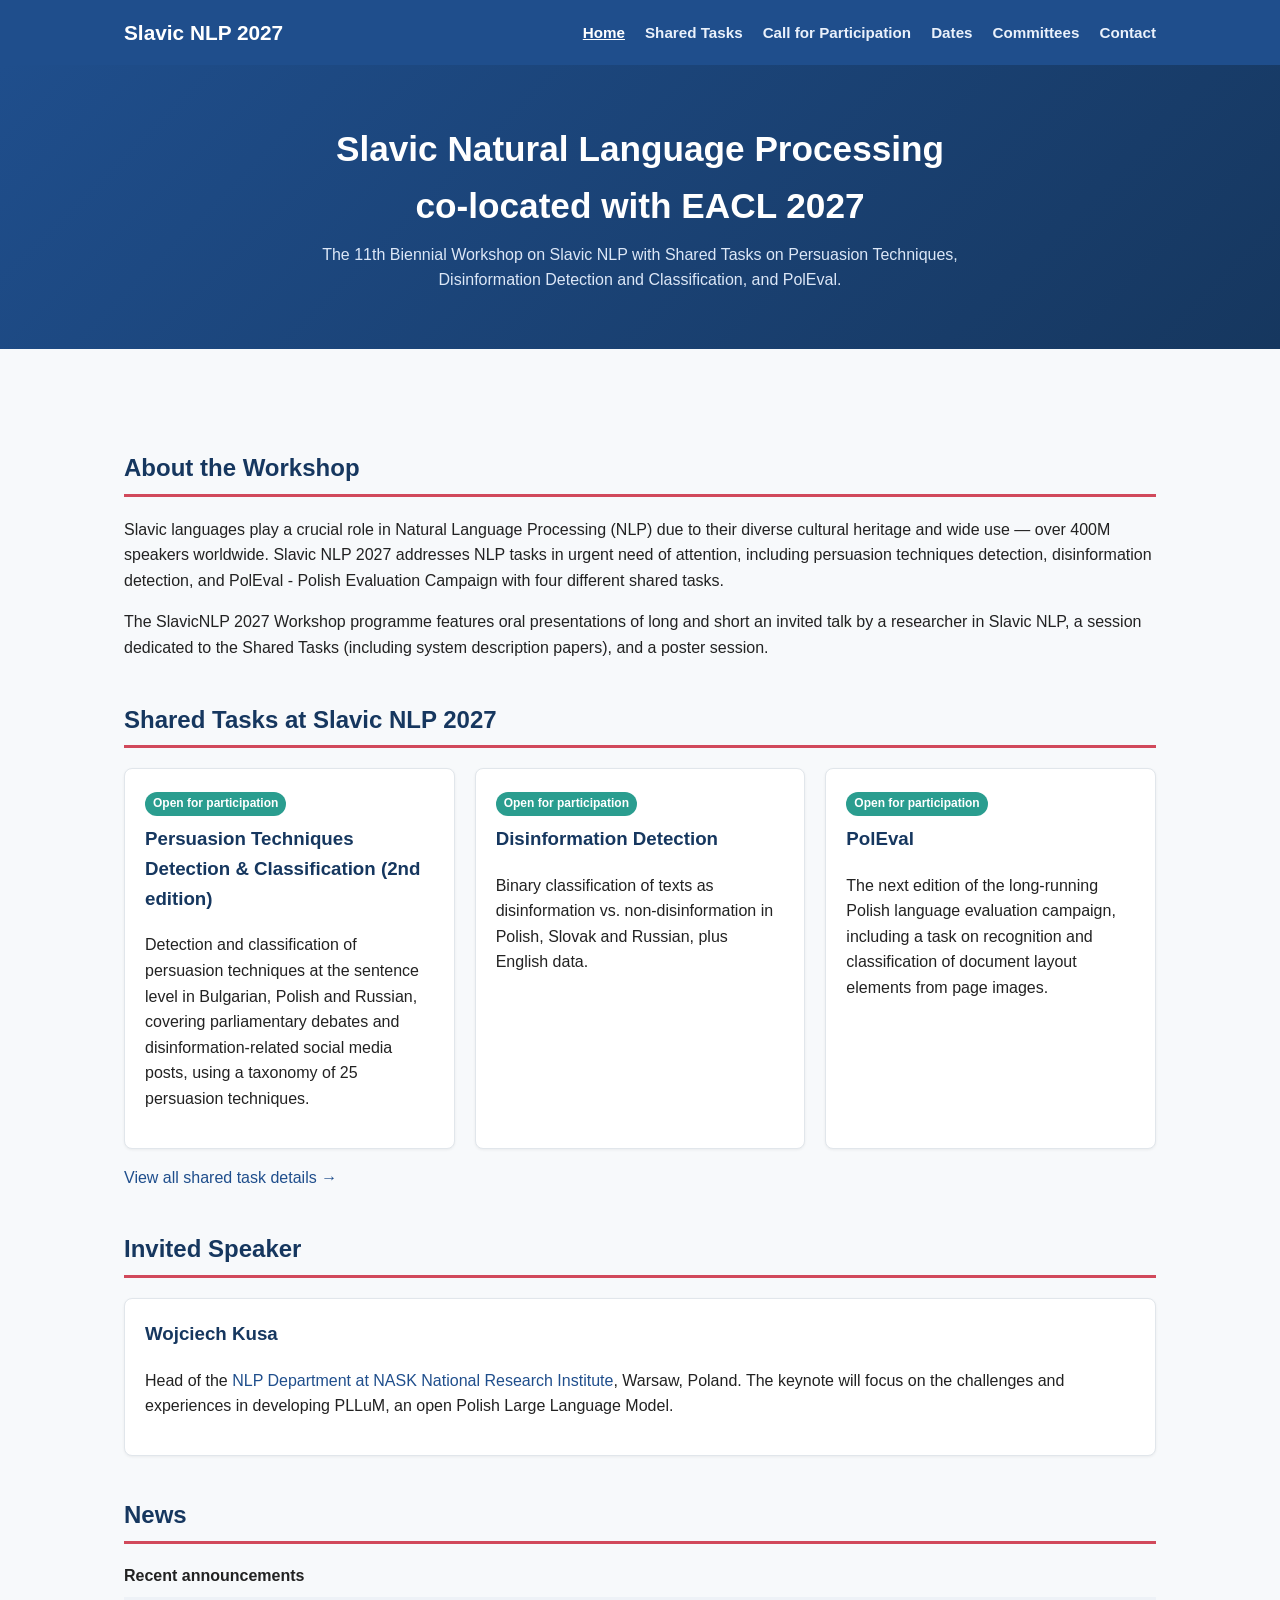
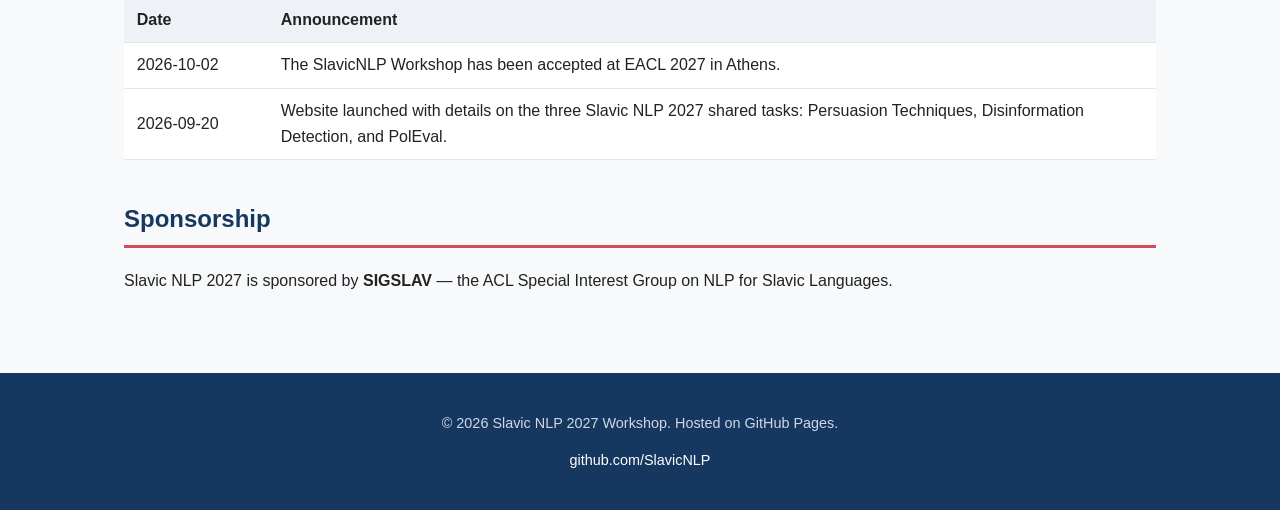
==== index.html @ a6bb0aa5 "Initial commit with the first website" ====
<!DOCTYPE html>
<html lang="en">
<head>
  <meta charset="UTF-8" />
  <meta name="viewport" content="width=device-width, initial-scale=1.0" />
  <title>Slavic NLP 2027 - Shared Tasks</title>
  <meta name="description" content="Shared Tasks organized as part of the Slavic NLP 2027 Workshop (11th Biennial Workshop on Slavic NLP, SIGSLAV)." />
  <link rel="stylesheet" href="assets/css/style.css?v=2" />
</head>
<body>
  <header class="site-header">
    <div class="header-inner">
      <a class="site-title" href="index.html">Slavic NLP 2027</a>
      <button class="nav-toggle" aria-label="Toggle navigation">&#9776;</button>
      <nav class="main-nav">
        <ul>
          <li><a href="index.html" class="active">Home</a></li>
          <li class="has-dropdown">
            <a href="shared-tasks.html">Shared Tasks</a>
            <ul class="dropdown">
              <li><a href="persuasion-classification.html">Persuasion Classification</a></li>
              <li><a href="disinformation-detection.html">Disinformation Detection</a></li>
              <li><a href="https://poleval.pl/" target="_blank" rel="noopener">PolEval</a></li>
            </ul>
          </li>
          <li><a href="call-for-participation.html">Call for Participation</a></li>
          <li><a href="dates.html">Dates</a></li>
          <li><a href="committees.html">Committees</a></li>
          <li><a href="contact.html">Contact</a></li>
        </ul>
      </nav>
    </div>
  </header>

  <section class="hero">
    <h1>Slavic Natural Language Processing<br /> co-located with EACL 2027</h1>
    <p>
      The 11th Biennial Workshop on Slavic NLP with Shared Tasks on Persuasion
      Techniques, Disinformation Detection and Classification, and PolEval.
    </p>
  </section>

  <main>
    <section id="about">
      <h2>About the Workshop</h2>
      <p>
        Slavic languages play a crucial role in Natural Language Processing (NLP)
        due to their diverse cultural heritage and wide use &mdash; over 400M speakers
        worldwide. Slavic NLP 2027 addresses NLP tasks in urgent need of attention,
        including persuasion techniques detection, disinformation detection, and PolEval - Polish Evaluation Campaign with four different shared tasks.
      </p>
      <p>
        The SlavicNLP 2027 Workshop programme features oral presentations of long and short
        an invited talk by a researcher in Slavic NLP, a session
        dedicated to the Shared Tasks (including system description papers), and a
        poster session.
      </p>
    </section>

    <section id="latest">
      <h2>Shared Tasks at Slavic NLP 2027</h2>
      <div class="card-grid">
        <div class="card">
          <span class="badge badge-open">Open for participation</span>
          <h3>Persuasion Techniques Detection &amp; Classification (2nd edition)</h3>
          <p>
            Detection and classification of persuasion techniques at the sentence
            level in Bulgarian, Polish and Russian, covering
            parliamentary debates and disinformation-related social media posts,
            using a taxonomy of 25 persuasion techniques.
          </p>
        </div>
        <div class="card">
          <span class="badge badge-open">Open for participation</span>
          <h3>Disinformation Detection</h3>
          <p>
            Binary classification of texts as disinformation vs. non-disinformation
            in Polish, Slovak and Russian, plus English data.
          </p>
        </div>
        <div class="card">
          <span class="badge badge-open">Open for participation</span>
          <h3>PolEval</h3>
          <p>
            The next edition of the long-running Polish language evaluation
            campaign, including a task on recognition and classification of
            document layout elements from page images.
          </p>
        </div>
      </div>
      <p><a href="shared-tasks.html">View all shared task details &rarr;</a></p>
    </section>

    <section id="invited-speaker">
      <h2>Invited Speaker</h2>
      <div class="card-grid">
        <div class="card">
          <h3>Wojciech Kusa</h3>
          <p>
            Head of the <a href="https://nask-nlp.github.io/" target="_blank" rel="noopener">NLP Department at NASK National Research Institute</a>, Warsaw,
            Poland. The keynote will focus on the challenges and experiences in
            developing PLLuM, an open Polish Large Language Model.
          </p>
        </div>
      </div>
    </section>

    <section id="news">
      <h2>News</h2>
      <table class="news-table">
        <caption>Recent announcements</caption>
        <thead>
          <tr>
            <th>Date</th>
            <th>Announcement</th>
          </tr>
        </thead>
        <tbody>
          <tr>
            <td>2026-10-02</td>
            <td>The SlavicNLP Workshop has been accepted at EACL 2027 in Athens.</td>
          </tr>
          <tr>
            <td>2026-09-20</td>
            <td>Website launched with details on the three Slavic NLP 2027 shared tasks: Persuasion Techniques, Disinformation Detection, and PolEval.</td>
          </tr>
        </tbody>
      </table>
    </section>

    <section id="sponsorship">
      <h2>Sponsorship</h2>
      <p>
        Slavic NLP 2027 is sponsored by <strong>SIGSLAV</strong> &mdash; the ACL
        Special Interest Group on NLP for Slavic Languages.
      </p>
    </section>
  </main>

  <footer class="site-footer">
    <p>&copy; 2026 Slavic NLP 2027 Workshop. Hosted on GitHub Pages.</p>
    <p><a href="https://github.com/SlavicNLP">github.com/SlavicNLP</a></p>
  </footer>

  <script src="assets/js/main.js"></script>
</body>
</html>
---- assets/css/style.css ----
:root {
  --color-primary: #1f4e8c;
  --color-primary-dark: #16375f;
  --color-accent: #d1495b;
  --color-bg: #f7f9fb;
  --color-text: #222;
  --color-muted: #5a6472;
  --max-width: 1080px;
}

* {
  box-sizing: border-box;
}

body {
  margin: 0;
  font-family: "Segoe UI", Roboto, Helvetica, Arial, sans-serif;
  color: var(--color-text);
  background: var(--color-bg);
  line-height: 1.6;
}

a {
  color: var(--color-primary);
  text-decoration: none;
}

a:hover {
  text-decoration: underline;
}

img {
  max-width: 100%;
}

/* Header / Navigation */
header.site-header {
  background: var(--color-primary);
  color: #fff;
}

.header-inner {
  max-width: var(--max-width);
  margin: 0 auto;
  padding: 1rem 1.5rem;
  display: flex;
  align-items: center;
  justify-content: space-between;
}

.site-title {
  font-size: 1.3rem;
  font-weight: 700;
  color: #fff;
}

.site-title:hover {
  text-decoration: none;
  opacity: 0.9;
}

nav.main-nav ul {
  list-style: none;
  display: flex;
  gap: 1.25rem;
  margin: 0;
  padding: 0;
  flex-wrap: wrap;
}

nav.main-nav a {
  color: #eaf1fb;
  font-weight: 600;
  font-size: 0.95rem;
}

nav.main-nav a:hover,
nav.main-nav a.active {
  color: #fff;
  text-decoration: underline;
}

.nav-toggle {
  display: none;
  background: none;
  border: none;
  color: #fff;
  font-size: 1.5rem;
  cursor: pointer;
}

.has-dropdown {
  position: relative;
}

.has-dropdown > .dropdown {
  display: none;
  position: absolute;
  top: 100%;
  left: 0;
  background: var(--color-primary-dark);
  list-style: none;
  margin: 0;
  padding: 0.5rem 0;
  min-width: 220px;
  border-radius: 6px;
  box-shadow: 0 4px 10px rgba(0, 0, 0, 0.2);
  z-index: 20;
}

.has-dropdown:hover > .dropdown,
.has-dropdown:focus-within > .dropdown {
  display: block;
}

.dropdown a {
  display: block;
  padding: 0.5rem 1rem;
  white-space: nowrap;
  font-weight: 500;
}

/* Hero */
.hero {
  background: linear-gradient(135deg, var(--color-primary), var(--color-primary-dark));
  color: #fff;
  text-align: center;
  padding: 3.5rem 1.5rem;
}

.hero h1 {
  margin: 0 0 0.5rem;
  font-size: 2.2rem;
}

.hero p {
  margin: 0 auto;
  max-width: 640px;
  color: #dce7f7;
}

/* Main content */
main {
  max-width: var(--max-width);
  margin: 0 auto;
  padding: 2.5rem 1.5rem;
}

section {
  margin-bottom: 2.5rem;
}

h2 {
  border-bottom: 3px solid var(--color-accent);
  padding-bottom: 0.4rem;
  color: var(--color-primary-dark);
}

/* Cards */
.card-grid {
  display: grid;
  grid-template-columns: repeat(auto-fit, minmax(260px, 1fr));
  gap: 1.25rem;
}

.card {
  background: #fff;
  border: 1px solid #e1e6eb;
  border-radius: 8px;
  padding: 1.25rem;
  box-shadow: 0 1px 3px rgba(0, 0, 0, 0.06);
}

.card h3 {
  margin-top: 0;
  color: var(--color-primary-dark);
}

#organizing-committee .card-grid {
  grid-template-columns: repeat(4, 1fr);
  gap: 1rem;
}

#organizing-committee .card {
  padding: 1rem;
}

#organizing-committee .card h3 {
  font-size: 1.05rem;
}

#organizing-committee .card p {
  font-size: 0.9rem;
  margin: 0.3rem 0;
}

@media (max-width: 720px) {
  #organizing-committee .card-grid {
    grid-template-columns: repeat(2, 1fr);
  }
}

.icon-links {
  display: flex;
  align-items: center;
  gap: 0.5rem;
  margin-top: 0.4rem;
}

.website-icon {
  height: 20px;
  width: auto;
  vertical-align: middle;
  opacity: 0.85;
}

.website-link:hover .website-icon {
  opacity: 1;
}

/* Simple committee lists */
.committee-list {
  list-style: none;
  margin: 0;
  padding: 0;
}

.committee-list li {
  padding: 0.4rem 0;
  border-bottom: 1px solid #e1e6eb;
}

.committee-list li:last-child {
  border-bottom: none;
}

.committee-list .affiliation {
  color: var(--color-muted);
  font-size: 0.9rem;
}

#organizing-committee .scholar-icon {
  height: 20px;
}

.scholar-link {
  display: inline-block;
  margin: 0.4rem 0;
}

.scholar-icon {
  height: 28px;
  width: auto;
  vertical-align: middle;
  opacity: 0.85;
}

.scholar-link:hover .scholar-icon {
  opacity: 1;
}

.badge {
  display: inline-block;
  background: var(--color-accent);
  color: #fff;
  font-size: 0.75rem;
  font-weight: 700;
  padding: 0.15rem 0.5rem;
  border-radius: 999px;
  margin-bottom: 0.5rem;
}

.badge.badge-open {
  background: #2a9d8f;
}

/* Table */
table {
  width: 100%;
  border-collapse: collapse;
  background: #fff;
}

table caption {
  text-align: left;
  font-weight: 700;
  margin-bottom: 0.5rem;
}

th, td {
  text-align: left;
  padding: 0.6rem 0.8rem;
  border-bottom: 1px solid #e1e6eb;
}

th {
  background: #eef2f7;
}

/* Footer */
footer.site-footer {
  background: var(--color-primary-dark);
  color: #cfd9e6;
  text-align: center;
  padding: 1.5rem;
  font-size: 0.9rem;
}

footer.site-footer a {
  color: #fff;
}

/* Responsive nav */
@media (max-width: 720px) {
  .nav-toggle {
    display: block;
  }

  nav.main-nav {
    display: none;
    width: 100%;
  }

  nav.main-nav.open {
    display: block;
  }

  nav.main-nav ul {
    flex-direction: column;
    gap: 0.5rem;
    padding: 1rem 0;
  }

  .header-inner {
    flex-wrap: wrap;
  }
}

.news-table th:first-child,
.news-table td:first-child {
  white-space: nowrap;
  width: 9rem;
}
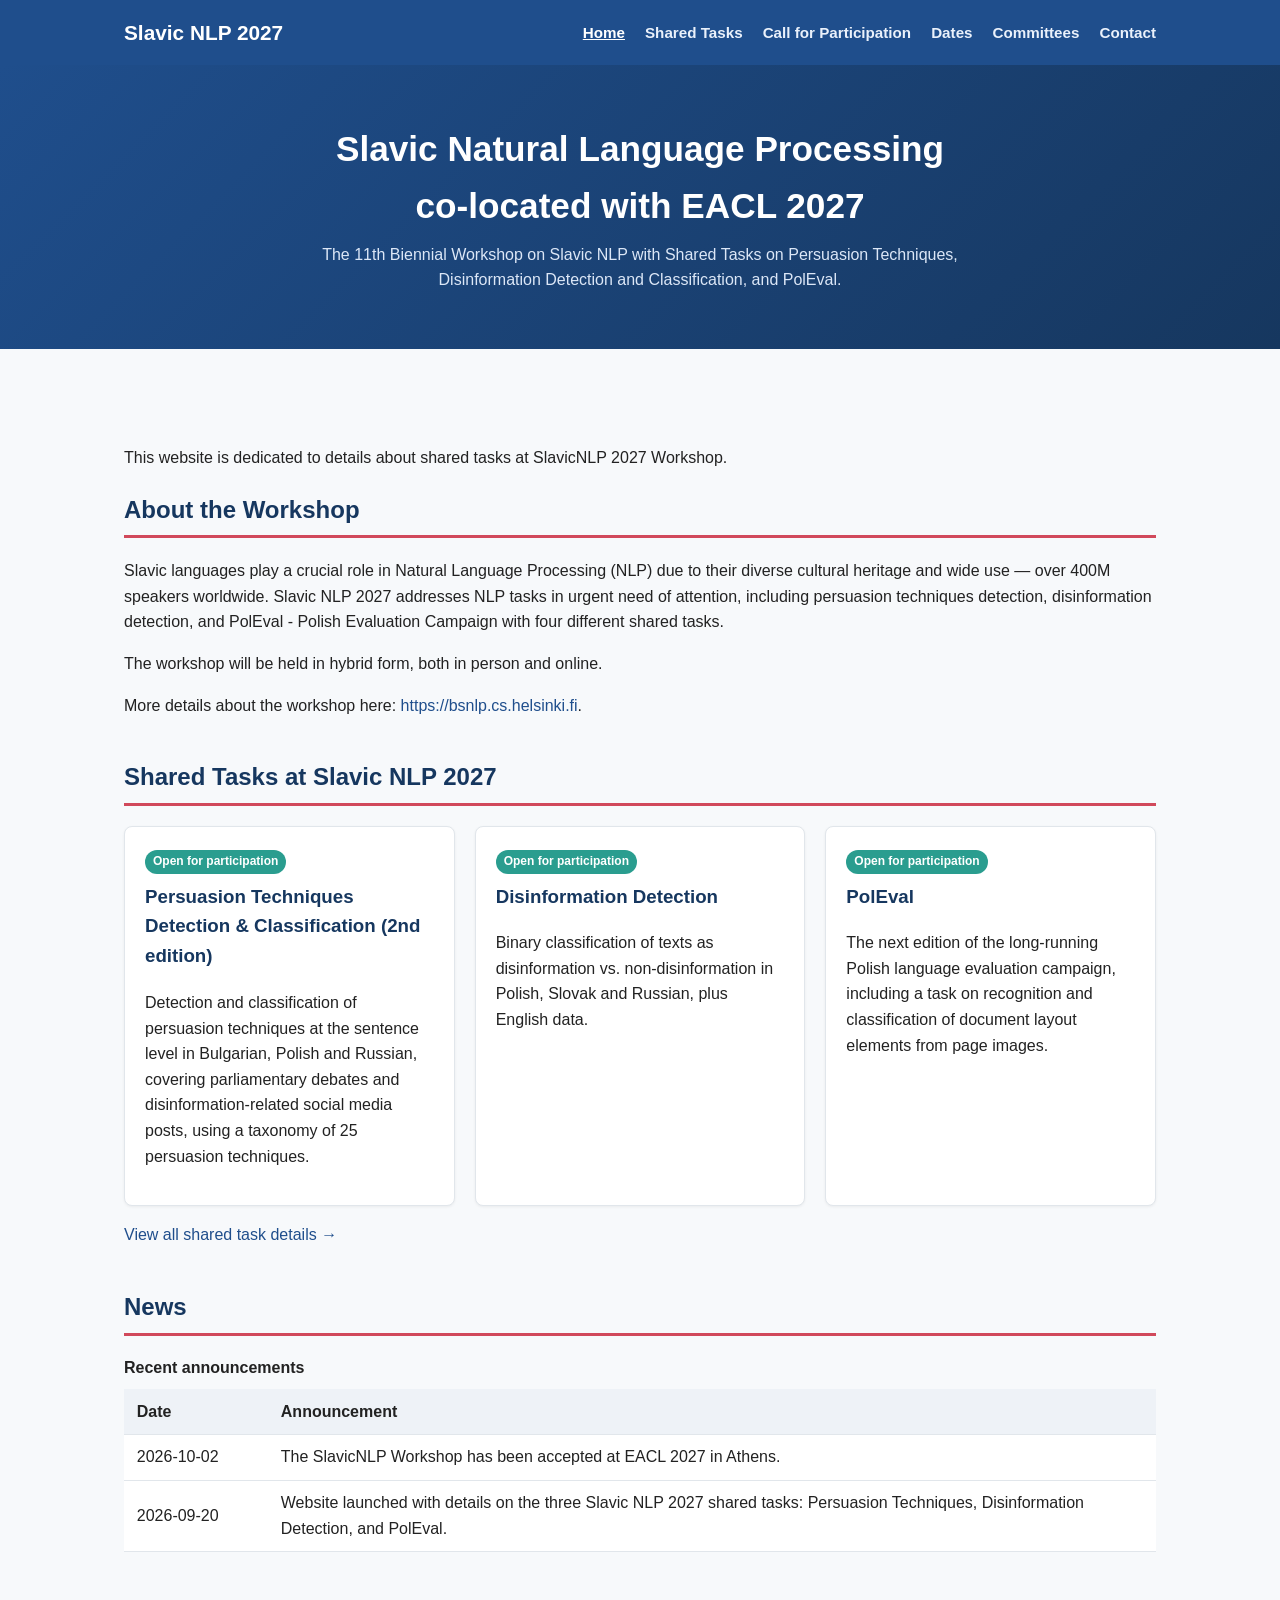
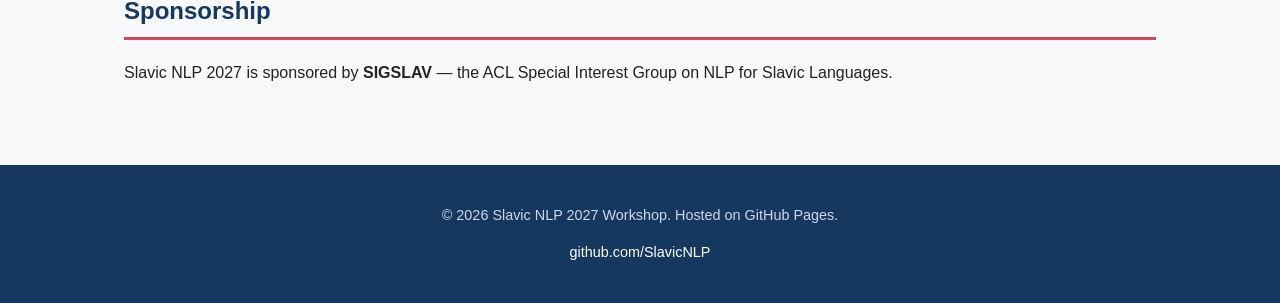
==== commit c9fd2251: "Add changes after consultations" ====
--- a/index.html
+++ b/index.html
@@ -41,6 +41,8 @@
   </section>
 
   <main>
+    <p>This website is dedicated to details about shared tasks at SlavicNLP 2027 Workshop.</p>
+
     <section id="about">
       <h2>About the Workshop</h2>
       <p>
@@ -50,10 +52,10 @@
         including persuasion techniques detection, disinformation detection, and PolEval - Polish Evaluation Campaign with four different shared tasks.
       </p>
       <p>
-        The SlavicNLP 2027 Workshop programme features oral presentations of long and short
-        an invited talk by a researcher in Slavic NLP, a session
-        dedicated to the Shared Tasks (including system description papers), and a
-        poster session.
+        The workshop will be held in hybrid form, both in person and online.
+      </p>
+      <p>
+        More details about the workshop here: <a href="https://bsnlp.cs.helsinki.fi" target="_blank" rel="noopener">https://bsnlp.cs.helsinki.fi</a>.
       </p>
     </section>
 
@@ -89,20 +91,6 @@
         </div>
       </div>
       <p><a href="shared-tasks.html">View all shared task details &rarr;</a></p>
-    </section>
-
-    <section id="invited-speaker">
-      <h2>Invited Speaker</h2>
-      <div class="card-grid">
-        <div class="card">
-          <h3>Wojciech Kusa</h3>
-          <p>
-            Head of the <a href="https://nask-nlp.github.io/" target="_blank" rel="noopener">NLP Department at NASK National Research Institute</a>, Warsaw,
-            Poland. The keynote will focus on the challenges and experiences in
-            developing PLLuM, an open Polish Large Language Model.
-          </p>
-        </div>
-      </div>
     </section>
 
     <section id="news">
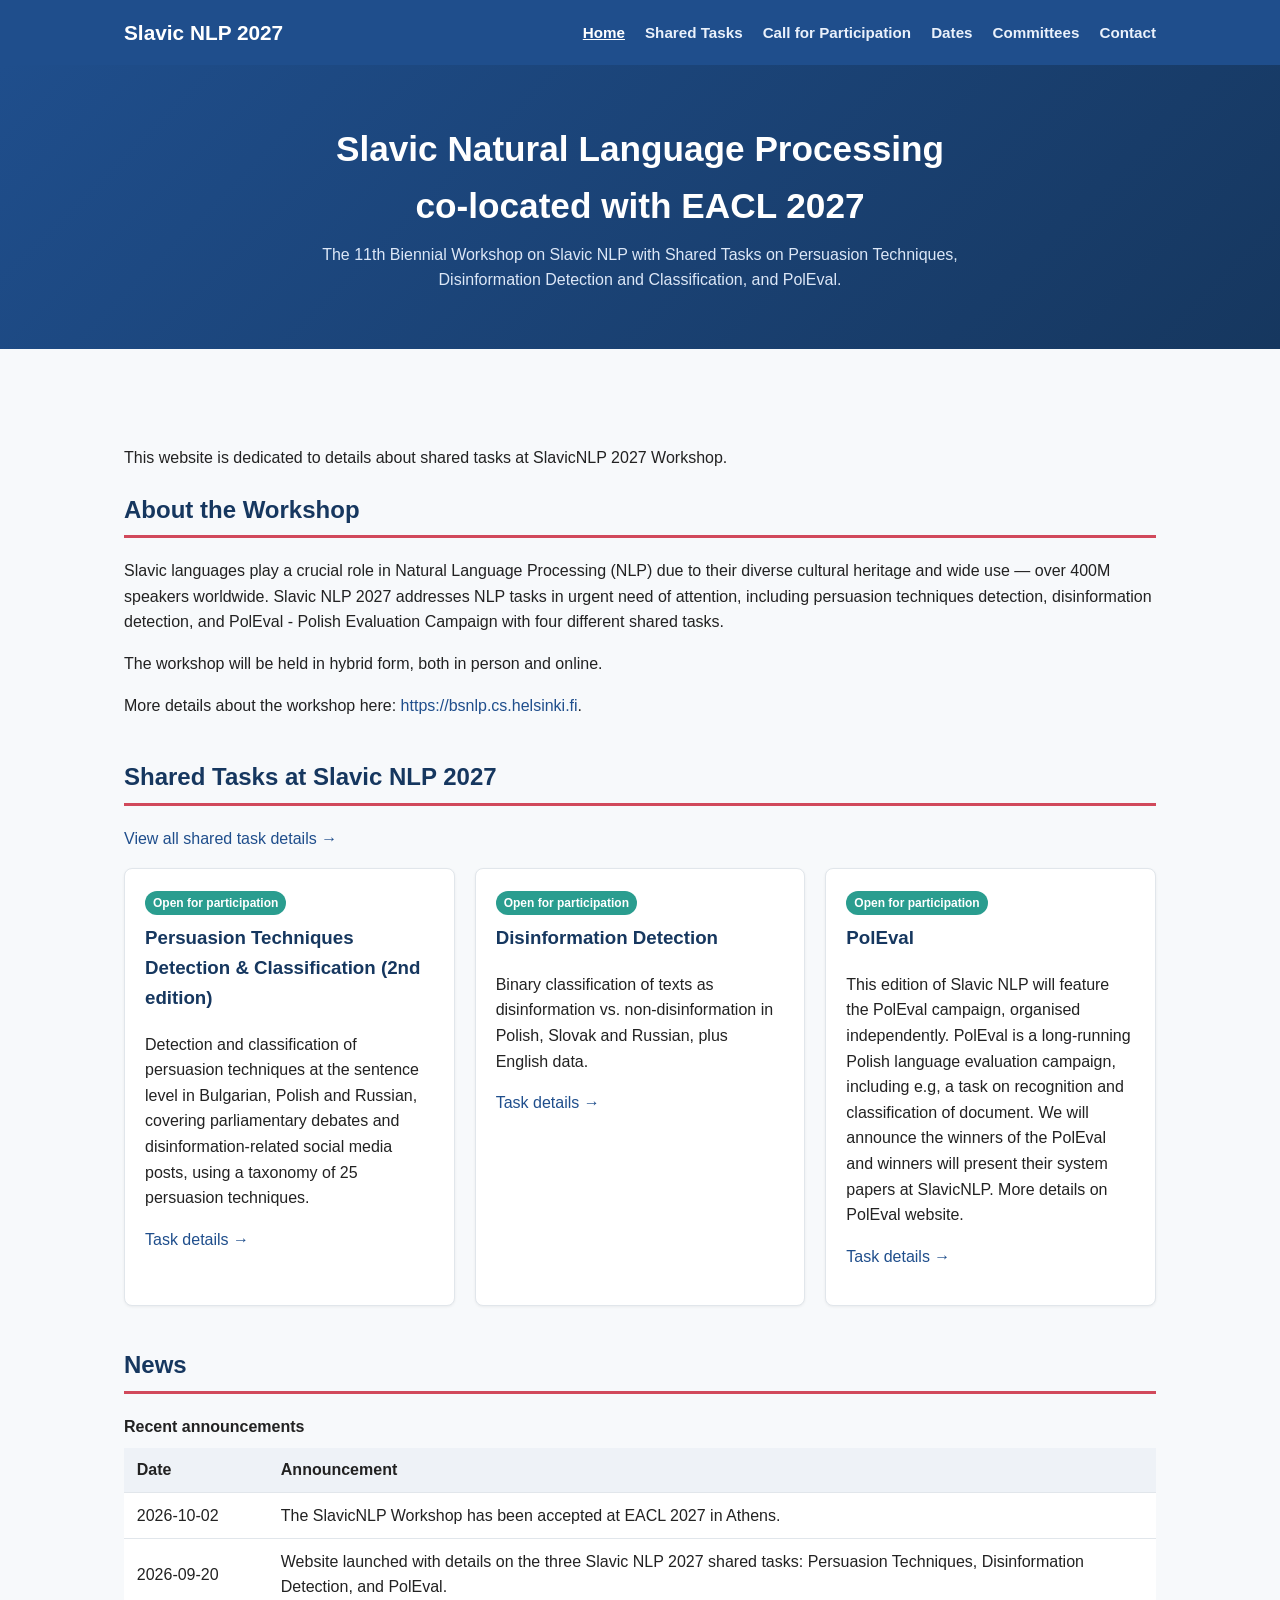
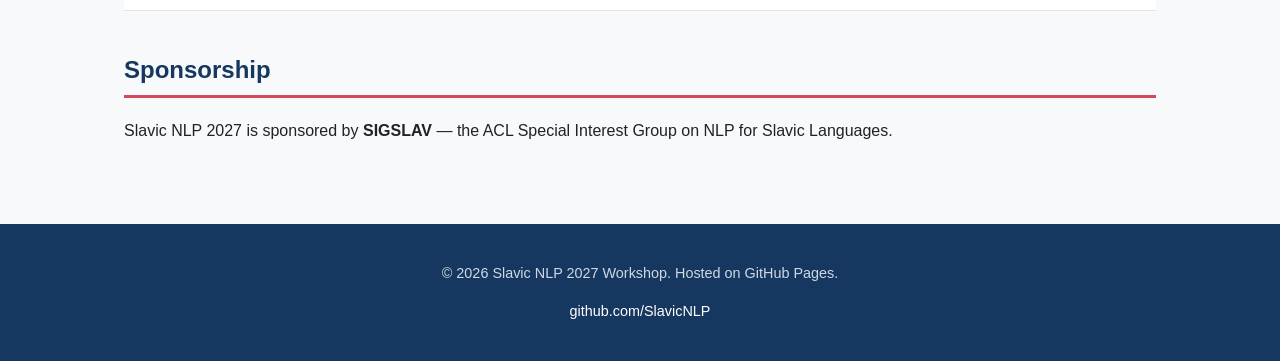
==== commit 9edef537: "Make updates regarding link on main page" ====
--- a/index.html
+++ b/index.html
@@ -61,6 +61,7 @@
 
     <section id="latest">
       <h2>Shared Tasks at Slavic NLP 2027</h2>
+      <p><a href="shared-tasks.html">View all shared task details &rarr;</a></p>
       <div class="card-grid">
         <div class="card">
           <span class="badge badge-open">Open for participation</span>
@@ -71,6 +72,7 @@
             parliamentary debates and disinformation-related social media posts,
             using a taxonomy of 25 persuasion techniques.
           </p>
+          <p><a href="persuasion-classification.html">Task details &rarr;</a></p>
         </div>
         <div class="card">
           <span class="badge badge-open">Open for participation</span>
@@ -79,18 +81,22 @@
             Binary classification of texts as disinformation vs. non-disinformation
             in Polish, Slovak and Russian, plus English data.
           </p>
+          <p><a href="disinformation-detection.html">Task details &rarr;</a></p>
         </div>
         <div class="card">
           <span class="badge badge-open">Open for participation</span>
           <h3>PolEval</h3>
           <p>
-            The next edition of the long-running Polish language evaluation
-            campaign, including a task on recognition and classification of
-            document layout elements from page images.
+            This edition of Slavic NLP will feature the PolEval campaign,
+            organised independently. PolEval is a long-running Polish language
+            evaluation campaign, including e.g, a task on recognition and
+            classification of document. We will announce the winners of the
+            PolEval and winners will present their system papers at SlavicNLP.
+            More details on PolEval website.
           </p>
+          <p><a href="https://poleval.pl/" target="_blank" rel="noopener">Task details &rarr;</a></p>
         </div>
       </div>
-      <p><a href="shared-tasks.html">View all shared task details &rarr;</a></p>
     </section>
 
     <section id="news">
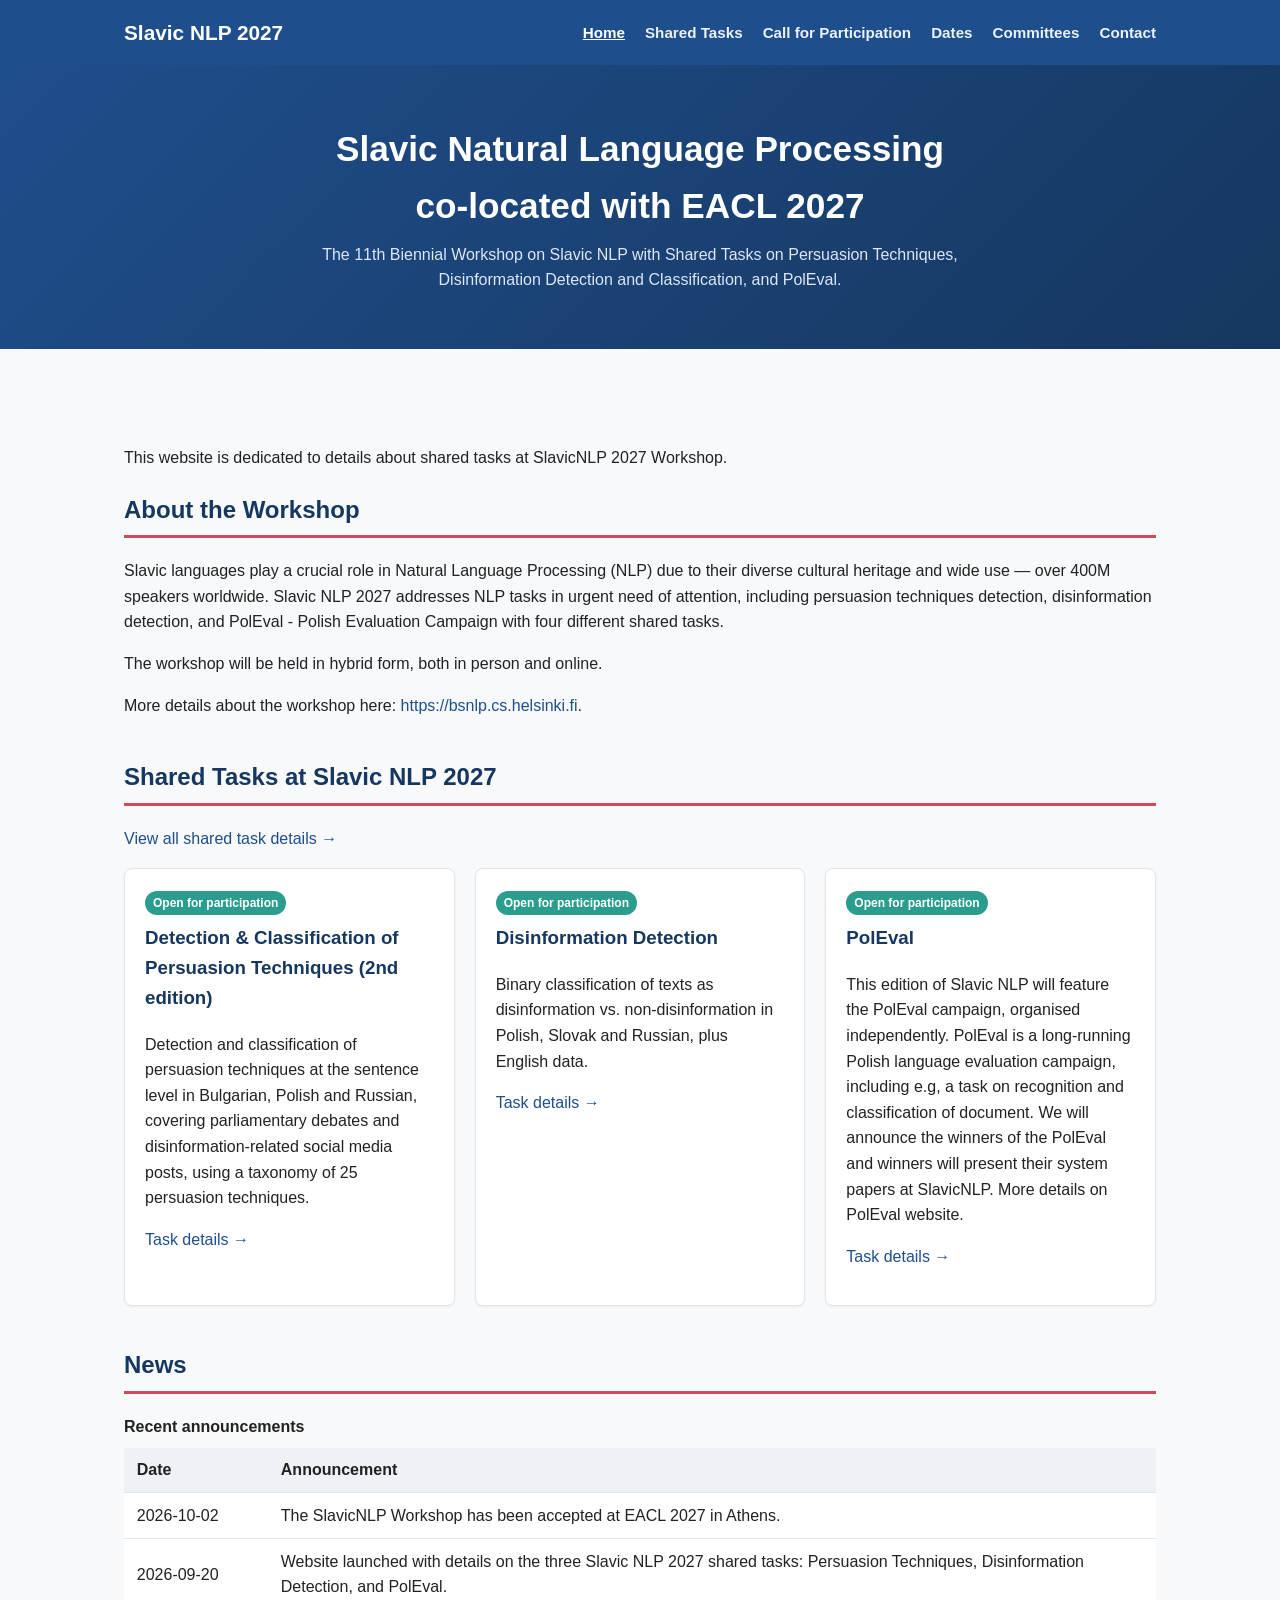
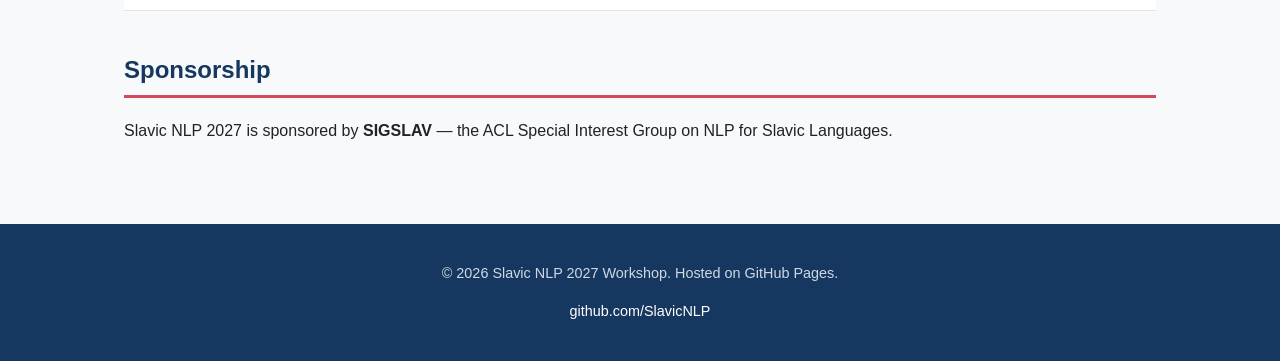
==== commit db2c0261: "Changes in tasks names" ====
--- a/index.html
+++ b/index.html
@@ -65,7 +65,7 @@
       <div class="card-grid">
         <div class="card">
           <span class="badge badge-open">Open for participation</span>
-          <h3>Persuasion Techniques Detection &amp; Classification (2nd edition)</h3>
+          <h3>Detection &amp; Classification of Persuasion Techniques (2nd edition)</h3>
           <p>
             Detection and classification of persuasion techniques at the sentence
             level in Bulgarian, Polish and Russian, covering
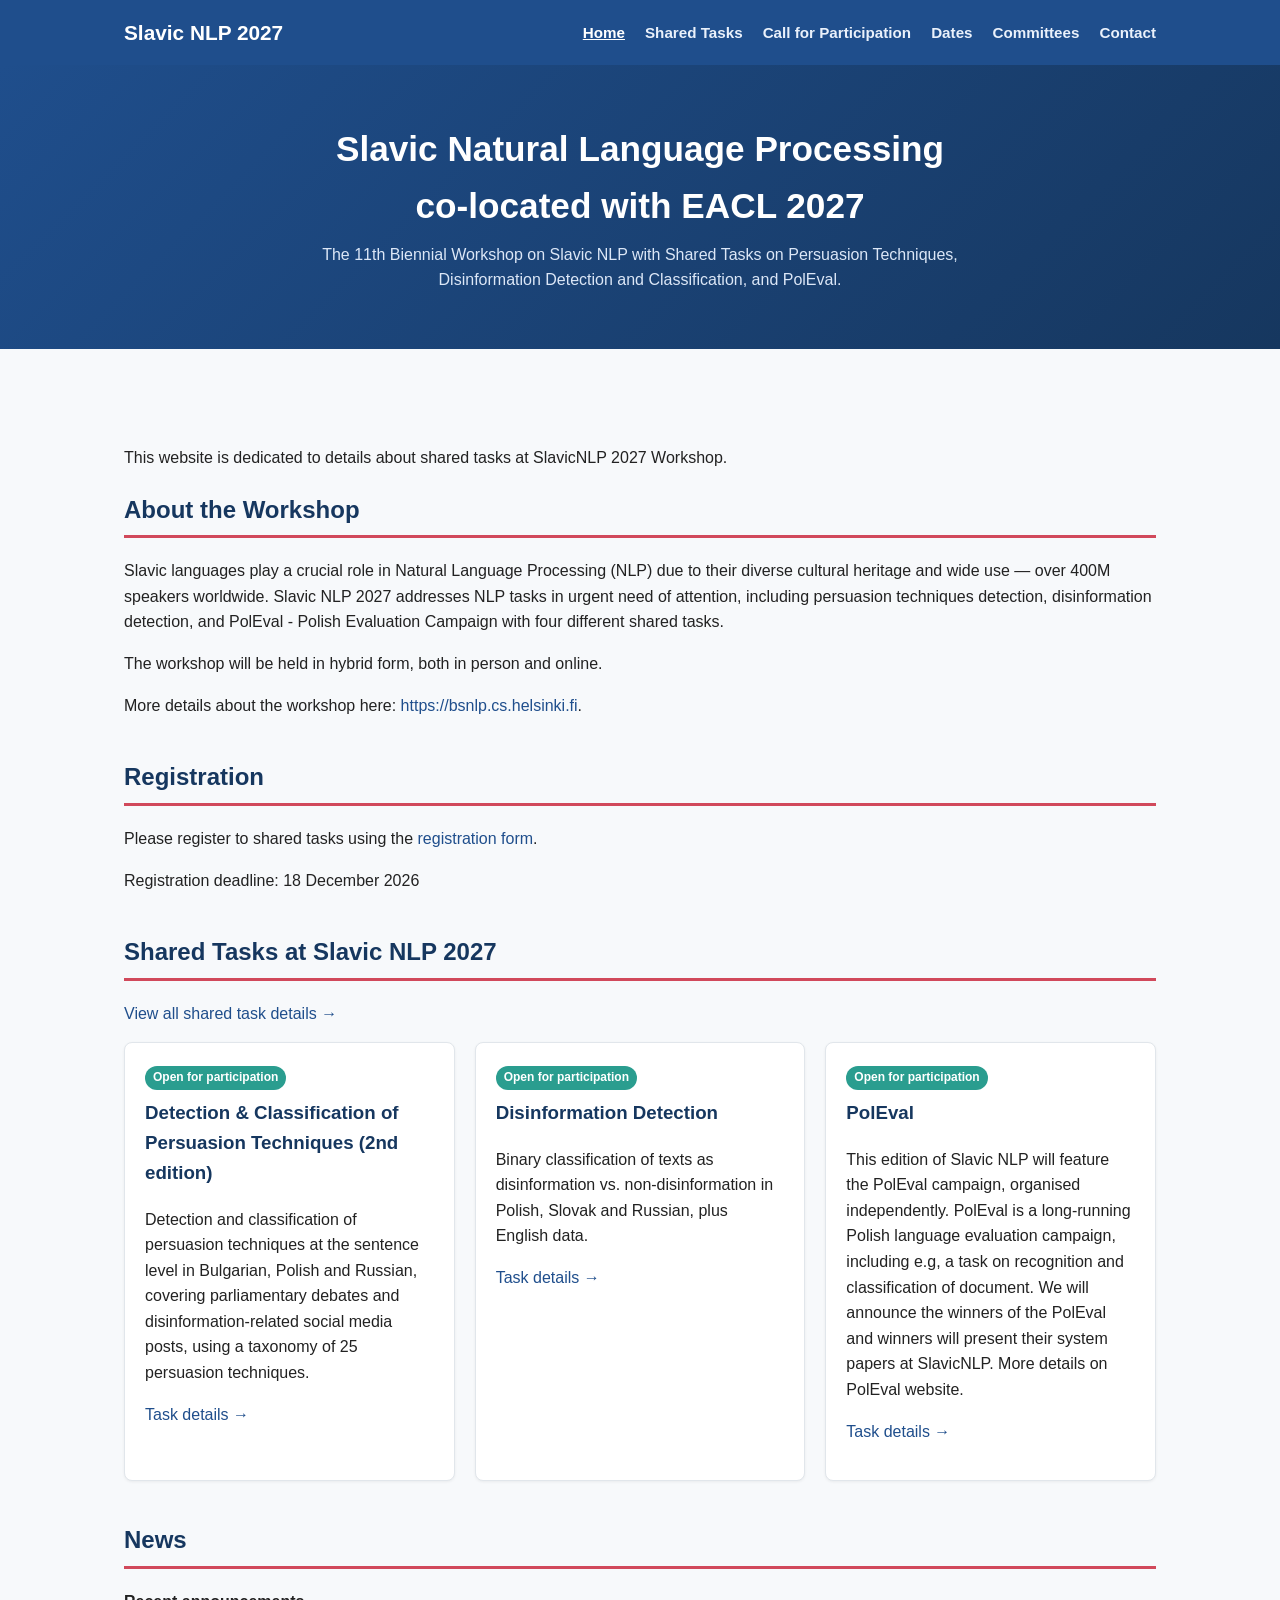
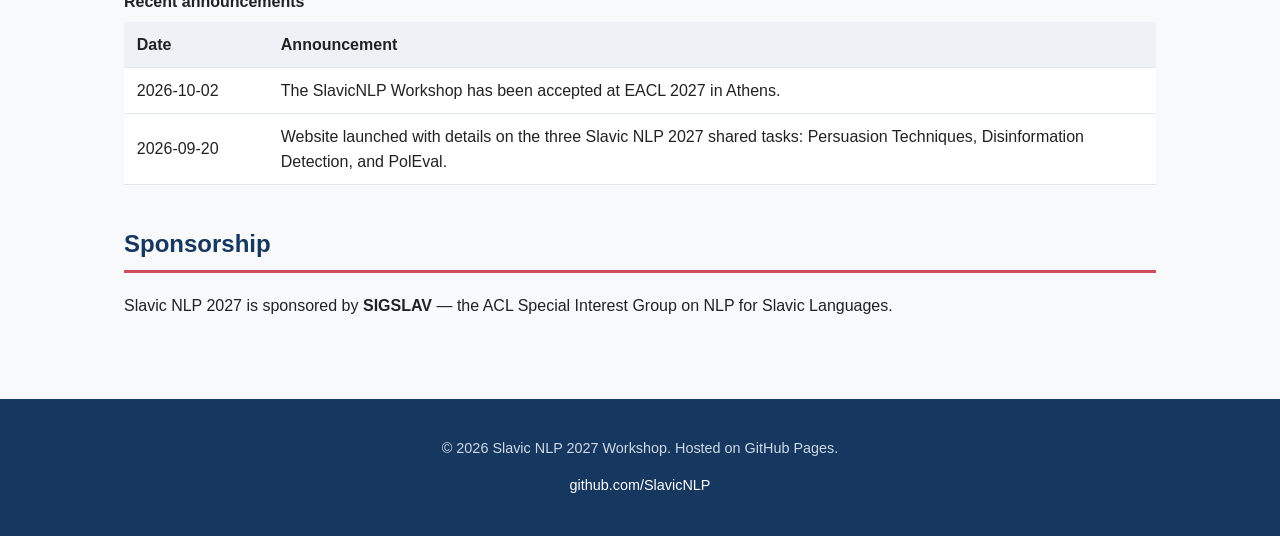
==== commit 92539bbd: "Add registration on home website and add deadline" ====
--- a/index.html
+++ b/index.html
@@ -57,6 +57,12 @@
       <p>
         More details about the workshop here: <a href="https://bsnlp.cs.helsinki.fi" target="_blank" rel="noopener">https://bsnlp.cs.helsinki.fi</a>.
       </p>
+    </section>
+
+    <section id="registration">
+      <h2>Registration</h2>
+      <p>Please register to shared tasks using the <a href="https://forms.gle/5N1dbYKXC29Ukxqe7" target="_blank" rel="noopener">registration form</a>.</p>
+      <p>Registration deadline: 18 December 2026</p>
     </section>
 
     <section id="latest">
